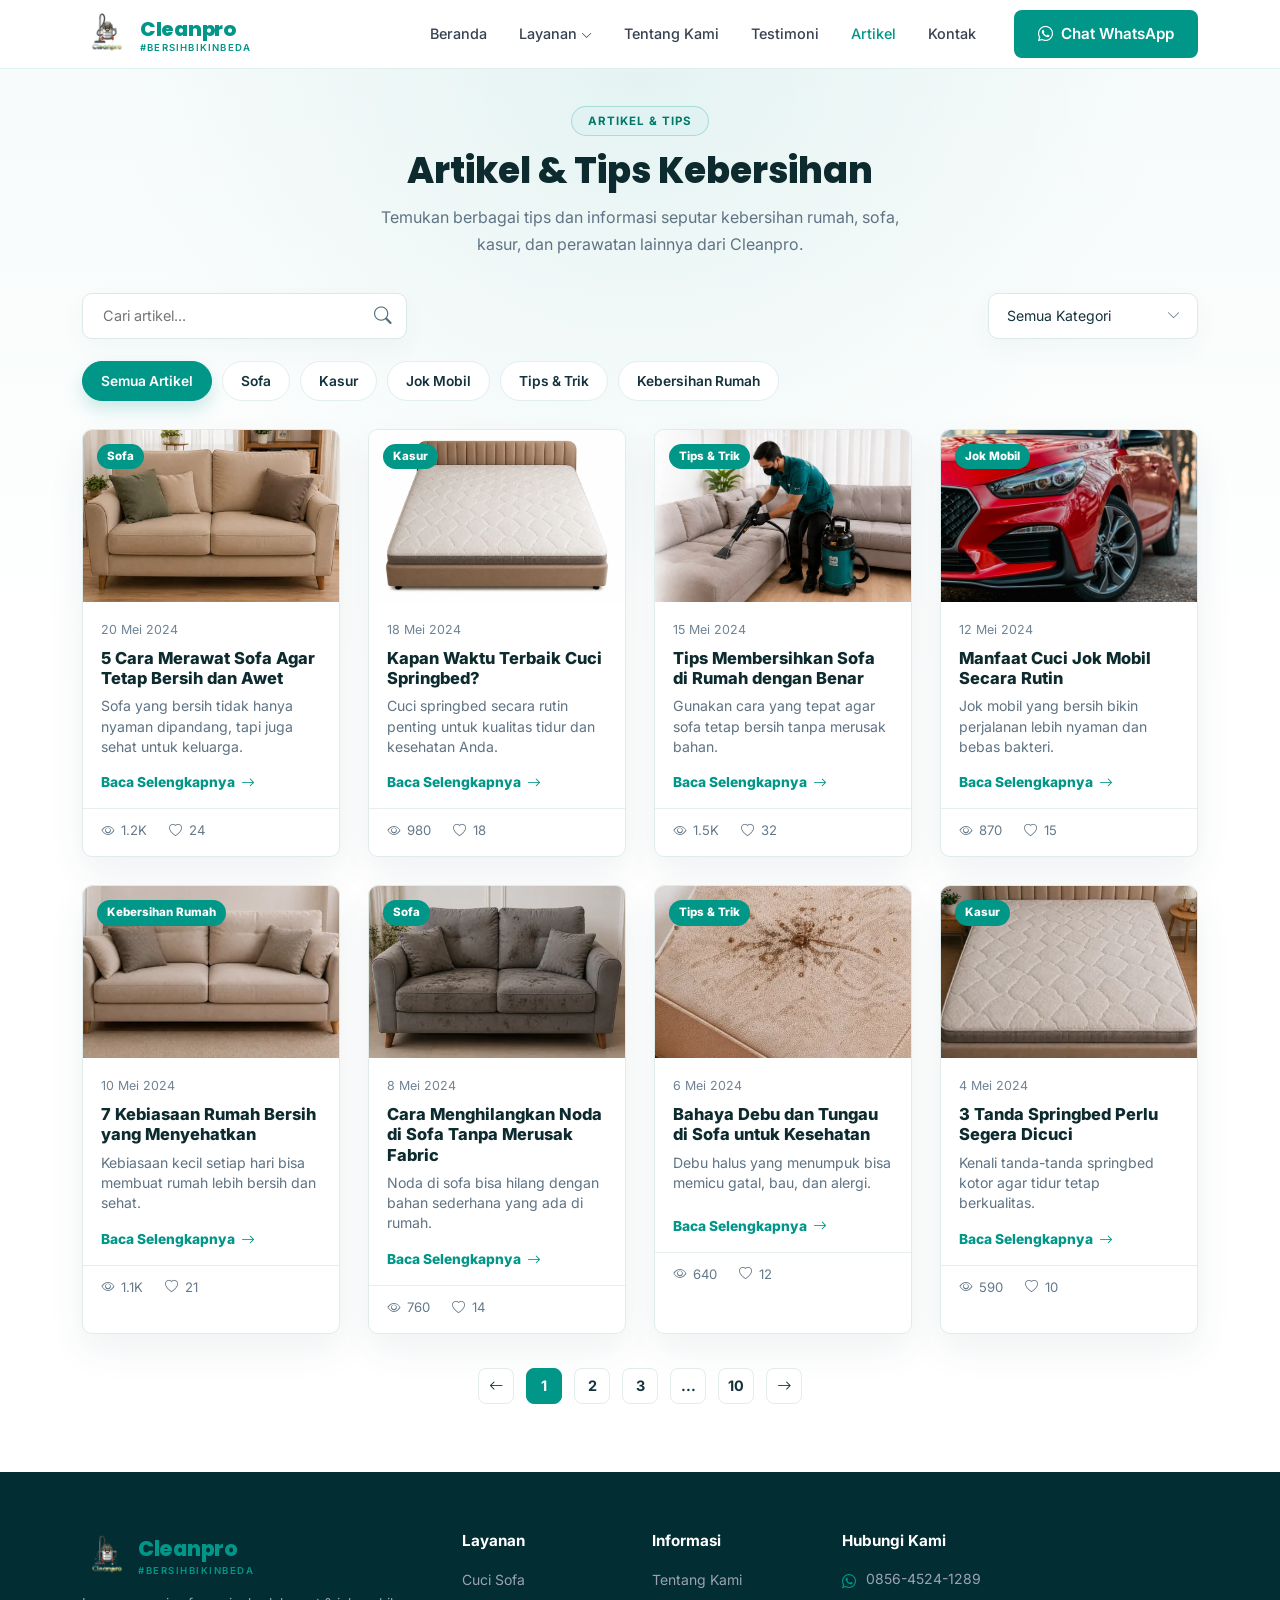
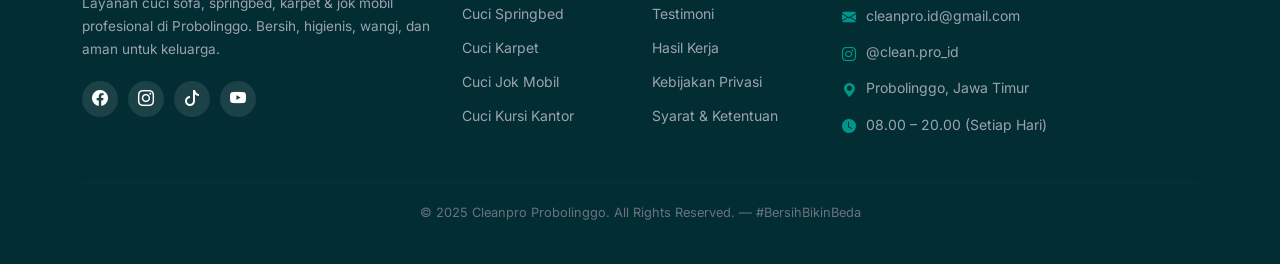
==== artikel/index.html @ 0db19641 "add article and details" ====
<!doctype html>
<html lang="id">
  <head>
    <meta charset="UTF-8" />
    <meta name="viewport" content="width=device-width, initial-scale=1.0" />
    <meta
      name="description"
      content="Artikel dan tips kebersihan dari Cleanpro Probolinggo seputar perawatan sofa, kasur, jok mobil, dan rumah."
    />
    <meta
      name="keywords"
      content="artikel cleanpro, tips cuci sofa, tips cuci springbed, perawatan sofa, kebersihan rumah probolinggo"
    />
    <meta name="robots" content="index, follow" />
    <link
      rel="canonical"
      href="https://cucisofaprobolinggo.vercel.app/artikel/"
    />
    <meta name="author" content="Cleanpro" />
    <title>Artikel &amp; Tips Kebersihan - Cleanpro Probolinggo</title>

    <meta property="og:type" content="website" />
    <meta
      property="og:url"
      content="https://cucisofaprobolinggo.vercel.app/artikel/"
    />
    <meta
      property="og:title"
      content="Artikel &amp; Tips Kebersihan - Cleanpro Probolinggo"
    />
    <meta
      property="og:description"
      content="Temukan berbagai tips dan informasi seputar kebersihan rumah, sofa, kasur, dan perawatan lainnya dari Cleanpro."
    />
    <meta
      property="og:image"
      content="https://cucisofaprobolinggo.vercel.app/assets/images/sofa-kain-bersih.webp"
    />

    <link
      rel="shortcut icon"
      href="../assets/images/logo-ig.webp"
      type="image/x-icon"
    />
    <link rel="preconnect" href="https://fonts.googleapis.com" />
    <link rel="preconnect" href="https://fonts.gstatic.com" crossorigin />
    <link
      href="https://fonts.googleapis.com/css2?family=Inter:wght@400;500;600;700;800&family=Poppins:wght@700;800;900&display=swap"
      rel="stylesheet"
      media="print"
      onload="this.media = 'all'"
    />
    <link rel="stylesheet" href="../assets/bootstrap/css/bootstrap.min.css" />
    <link
      rel="stylesheet"
      href="../assets/bootstrap-icons-1.13.1/bootstrap-icons.min.css"
      media="print"
      onload="this.media = 'all'"
    />
    <link rel="stylesheet" href="../assets/css/style.css" />
  </head>

  <body class="article-page">
    <nav class="site-navbar" aria-label="Main navigation">
      <div class="container">
        <div class="navbar-inner">
          <a href="../index.html" class="brand">
            <div class="brand-logo-box" style="width: 48px; height: 48px">
              <img
                loading="eager"
                fetchpriority="high"
                src="../assets/images/logo-ig.webp"
                width="48"
                height="48"
                alt="Cleanpro Logo"
              />
            </div>
            <div>
              <div class="brand-text-main">Cleanpro</div>
              <div class="brand-text-sub">#BersihBikinBeda</div>
            </div>
          </a>

          <ul class="nav-menu">
            <li><a href="../index.html">Beranda</a></li>
            <li class="dropdown-parent">
              <a href="../index.html#layanan"
                >Layanan
                <i class="bi bi-chevron-down" style="font-size: 0.7rem"></i
              ></a>
              <ul class="dropdown-menu-custom list-unstyled">
                <li><a href="../index.html#layanan">Cuci Sofa</a></li>
                <li><a href="../index.html#layanan">Cuci Springbed</a></li>
                <li><a href="../index.html#layanan">Cuci Karpet</a></li>
                <li><a href="../index.html#layanan">Cuci Jok Mobil</a></li>
              </ul>
            </li>
            <li><a href="../index.html#mengapa-kami">Tentang Kami</a></li>
            <li><a href="../index.html#testimoni">Testimoni</a></li>

            <li><a href="index.html" class="active">Artikel</a></li>
            <li><a href="../index.html#kontak">Kontak</a></li>
          </ul>

          <a
            href="https://wa.me/6285645241289"
            class="btn-teal d-none d-lg-inline-flex"
          >
            <i class="bi bi-whatsapp"></i> Chat WhatsApp
          </a>
          <button
            class="hamburger"
            id="hamburgerBtn"
            aria-label="Toggle navigation menu"
          >
            <i class="bi bi-list"></i>
          </button>
        </div>
      </div>
    </nav>

    <main>
      <section class="article-list-hero">
        <div class="container">
          <div class="article-list-heading">
            <span class="section-eyebrow">Artikel &amp; Tips</span>
            <h1>Artikel &amp; Tips Kebersihan</h1>
            <p>
              Temukan berbagai tips dan informasi seputar kebersihan rumah,
              sofa, kasur, dan perawatan lainnya dari Cleanpro.
            </p>
          </div>

          <div class="article-tools">
            <label class="article-search" for="articleSearch">
              <i class="bi bi-search"></i>
              <input
                id="articleSearch"
                type="search"
                placeholder="Cari artikel..."
              />
            </label>
            <label class="article-select" for="articleCategory">
              <select id="articleCategory" aria-label="Pilih kategori artikel">
                <option>Semua Kategori</option>
                <option>Sofa</option>
                <option>Kasur</option>
                <option>Jok Mobil</option>
                <option>Tips &amp; Trik</option>
              </select>
              <i class="bi bi-chevron-down"></i>
            </label>
          </div>

          <div class="article-chips" aria-label="Filter kategori artikel">
            <a href="#" class="active">Semua Artikel</a>
            <a href="#">Sofa</a>
            <a href="#">Kasur</a>
            <a href="#">Jok Mobil</a>
            <a href="#">Tips &amp; Trik</a>
            <a href="#">Kebersihan Rumah</a>
          </div>

          <div class="article-card-grid">
            <article class="article-card">
              <a href="artikel-1.html" class="article-card-img">
                <img
                  src="../assets/images/sofa-kain-bersih.webp"
                  alt="Sofa ruang tamu bersih setelah dirawat"
                />
                <span>Sofa</span>
              </a>
              <div class="article-card-body">
                <time datetime="2024-05-20">20 Mei 2024</time>
                <h2>
                  <a href="artikel-1.html"
                    >5 Cara Merawat Sofa Agar Tetap Bersih dan Awet</a
                  >
                </h2>
                <p>
                  Sofa yang bersih tidak hanya nyaman dipandang, tapi juga sehat
                  untuk keluarga.
                </p>
                <a href="artikel-1.html" class="article-read"
                  >Baca Selengkapnya <i class="bi bi-arrow-right"></i
                ></a>
              </div>
              <div class="article-card-meta">
                <span><i class="bi bi-eye"></i> 1.2K</span>
                <span><i class="bi bi-heart"></i> 24</span>
              </div>
            </article>

            <article class="article-card">
              <a href="artikel-1.html" class="article-card-img">
                <img
                  src="../assets/images/kasur.webp"
                  alt="Kasur springbed bersih"
                />
                <span>Kasur</span>
              </a>
              <div class="article-card-body">
                <time datetime="2024-05-18">18 Mei 2024</time>
                <h2>
                  <a href="artikel-1.html"
                    >Kapan Waktu Terbaik Cuci Springbed?</a
                  >
                </h2>
                <p>
                  Cuci springbed secara rutin penting untuk kualitas tidur dan
                  kesehatan Anda.
                </p>
                <a href="artikel-1.html" class="article-read"
                  >Baca Selengkapnya <i class="bi bi-arrow-right"></i
                ></a>
              </div>
              <div class="article-card-meta">
                <span><i class="bi bi-eye"></i> 980</span>
                <span><i class="bi bi-heart"></i> 18</span>
              </div>
            </article>

            <article class="article-card">
              <a href="artikel-1.html" class="article-card-img">
                <img
                  src="../assets/images/hero-section-mobile.webp"
                  alt="Teknisi membersihkan sofa dengan mesin extractor"
                />
                <span>Tips &amp; Trik</span>
              </a>
              <div class="article-card-body">
                <time datetime="2024-05-15">15 Mei 2024</time>
                <h2>
                  <a href="artikel-1.html"
                    >Tips Membersihkan Sofa di Rumah dengan Benar</a
                  >
                </h2>
                <p>
                  Gunakan cara yang tepat agar sofa tetap bersih tanpa merusak
                  bahan.
                </p>
                <a href="artikel-1.html" class="article-read"
                  >Baca Selengkapnya <i class="bi bi-arrow-right"></i
                ></a>
              </div>
              <div class="article-card-meta">
                <span><i class="bi bi-eye"></i> 1.5K</span>
                <span><i class="bi bi-heart"></i> 32</span>
              </div>
            </article>

            <article class="article-card">
              <a href="artikel-1.html" class="article-card-img">
                <img
                  src="../assets/images/jok-mobil-2.jpg"
                  alt="Interior jok mobil bersih"
                />
                <span>Jok Mobil</span>
              </a>
              <div class="article-card-body">
                <time datetime="2024-05-12">12 Mei 2024</time>
                <h2>
                  <a href="artikel-1.html"
                    >Manfaat Cuci Jok Mobil Secara Rutin</a
                  >
                </h2>
                <p>
                  Jok mobil yang bersih bikin perjalanan lebih nyaman dan bebas
                  bakteri.
                </p>
                <a href="artikel-1.html" class="article-read"
                  >Baca Selengkapnya <i class="bi bi-arrow-right"></i
                ></a>
              </div>
              <div class="article-card-meta">
                <span><i class="bi bi-eye"></i> 870</span>
                <span><i class="bi bi-heart"></i> 15</span>
              </div>
            </article>

            <article class="article-card">
              <a href="artikel-1.html" class="article-card-img">
                <img
                  src="../assets/images/sofa-minimalis-bersih.webp"
                  alt="Ruang tamu bersih dengan sofa minimalis"
                />
                <span>Kebersihan Rumah</span>
              </a>
              <div class="article-card-body">
                <time datetime="2024-05-10">10 Mei 2024</time>
                <h2>
                  <a href="artikel-1.html"
                    >7 Kebiasaan Rumah Bersih yang Menyehatkan</a
                  >
                </h2>
                <p>
                  Kebiasaan kecil setiap hari bisa membuat rumah lebih bersih
                  dan sehat.
                </p>
                <a href="artikel-1.html" class="article-read"
                  >Baca Selengkapnya <i class="bi bi-arrow-right"></i
                ></a>
              </div>
              <div class="article-card-meta">
                <span><i class="bi bi-eye"></i> 1.1K</span>
                <span><i class="bi bi-heart"></i> 21</span>
              </div>
            </article>

            <article class="article-card">
              <a href="artikel-1.html" class="article-card-img">
                <img
                  src="../assets/images/sofa-kotor.webp"
                  alt="Noda tumpahan pada sofa"
                />
                <span>Sofa</span>
              </a>
              <div class="article-card-body">
                <time datetime="2024-05-08">8 Mei 2024</time>
                <h2>
                  <a href="artikel-1.html"
                    >Cara Menghilangkan Noda di Sofa Tanpa Merusak Fabric</a
                  >
                </h2>
                <p>
                  Noda di sofa bisa hilang dengan bahan sederhana yang ada di
                  rumah.
                </p>
                <a href="artikel-1.html" class="article-read"
                  >Baca Selengkapnya <i class="bi bi-arrow-right"></i
                ></a>
              </div>
              <div class="article-card-meta">
                <span><i class="bi bi-eye"></i> 760</span>
                <span><i class="bi bi-heart"></i> 14</span>
              </div>
            </article>

            <article class="article-card">
              <a href="artikel-1.html" class="article-card-img">
                <img
                  src="../assets/images/card-1.webp"
                  alt="Noda debu dan tungau pada permukaan sofa"
                />
                <span>Tips &amp; Trik</span>
              </a>
              <div class="article-card-body">
                <time datetime="2024-05-06">6 Mei 2024</time>
                <h2>
                  <a href="artikel-1.html"
                    >Bahaya Debu dan Tungau di Sofa untuk Kesehatan</a
                  >
                </h2>
                <p>
                  Debu halus yang menumpuk bisa memicu gatal, bau, dan alergi.
                </p>
                <a href="artikel-1.html" class="article-read"
                  >Baca Selengkapnya <i class="bi bi-arrow-right"></i
                ></a>
              </div>
              <div class="article-card-meta">
                <span><i class="bi bi-eye"></i> 640</span>
                <span><i class="bi bi-heart"></i> 12</span>
              </div>
            </article>

            <article class="article-card">
              <a href="artikel-1.html" class="article-card-img">
                <img
                  src="../assets/images/springbed-bersih.webp"
                  alt="Springbed sedang dibersihkan"
                />
                <span>Kasur</span>
              </a>
              <div class="article-card-body">
                <time datetime="2024-05-04">4 Mei 2024</time>
                <h2>
                  <a href="artikel-1.html"
                    >3 Tanda Springbed Perlu Segera Dicuci</a
                  >
                </h2>
                <p>
                  Kenali tanda-tanda springbed kotor agar tidur tetap
                  berkualitas.
                </p>
                <a href="artikel-1.html" class="article-read"
                  >Baca Selengkapnya <i class="bi bi-arrow-right"></i
                ></a>
              </div>
              <div class="article-card-meta">
                <span><i class="bi bi-eye"></i> 590</span>
                <span><i class="bi bi-heart"></i> 10</span>
              </div>
            </article>
          </div>

          <nav class="article-pagination" aria-label="Navigasi halaman artikel">
            <a href="#" aria-label="Halaman sebelumnya"
              ><i class="bi bi-arrow-left"></i
            ></a>
            <a href="#" class="active">1</a>
            <a href="#">2</a>
            <a href="#">3</a>
            <span>...</span>
            <a href="#">10</a>
            <a href="#" aria-label="Halaman berikutnya"
              ><i class="bi bi-arrow-right"></i
            ></a>
          </nav>
        </div>
      </section>
    </main>

    <footer class="site-footer" id="kontak">
      <div class="container">
        <div class="row g-4">
          <div class="col-lg-4 col-md-6">
            <div class="d-flex align-items-center gap-2 mb-2">
              <div class="brand-logo-box" style="width: 48px; height: 48px">
                <img
                  loading="lazy"
                  src="../assets/images/logo-ig.webp"
                  width="48"
                  height="48"
                  alt="Cleanpro Logo"
                />
              </div>
              <div>
                <div
                  class="brand-text-main"
                  style="
                    font-family: &quot;Poppins&quot;, sans-serif;
                    font-size: 1.3rem;
                    color: #009688;
                  "
                >
                  Cleanpro
                </div>
                <div
                  style="
                    color: #009688;
                    font-size: 0.6rem;
                    letter-spacing: 1.5px;
                    font-weight: 600;
                  "
                >
                  #BERSIHBIKINBEDA
                </div>
              </div>
            </div>
            <p class="footer-brand-text">
              Layanan cuci sofa, springbed, karpet &amp; jok mobil profesional
              di Probolinggo. Bersih, higienis, wangi, dan aman untuk keluarga.
            </p>
            <div class="footer-socials">
              <a href="#" class="social-btn" aria-label="Facebook"
                ><i class="bi bi-facebook"></i
              ></a>
              <a
                href="https://www.instagram.com/clean.pro_id"
                target="_blank"
                class="social-btn"
                aria-label="Instagram"
                ><i class="bi bi-instagram"></i
              ></a>
              <a href="#" class="social-btn" aria-label="TikTok"
                ><i class="bi bi-tiktok"></i
              ></a>
              <a href="#" class="social-btn" aria-label="YouTube"
                ><i class="bi bi-youtube"></i
              ></a>
            </div>
          </div>

          <div class="col-lg-2 col-md-6">
            <h5>Layanan</h5>
            <ul class="footer-links">
              <li><a href="../index.html#layanan">Cuci Sofa</a></li>
              <li><a href="../index.html#layanan">Cuci Springbed</a></li>
              <li><a href="../index.html#layanan">Cuci Karpet</a></li>
              <li><a href="../index.html#layanan">Cuci Jok Mobil</a></li>
              <li><a href="../index.html#layanan">Cuci Kursi Kantor</a></li>
            </ul>
          </div>

          <div class="col-lg-2 col-md-6">
            <h5>Informasi</h5>
            <ul class="footer-links">
              <li><a href="../index.html#mengapa-kami">Tentang Kami</a></li>
              <li><a href="../index.html#testimoni">Testimoni</a></li>
              <li><a href="../index.html#hasil">Hasil Kerja</a></li>
              <li><a href="#">Kebijakan Privasi</a></li>
              <li><a href="#">Syarat &amp; Ketentuan</a></li>
            </ul>
          </div>

          <div class="col-lg-4 col-md-6">
            <h5>Hubungi Kami</h5>
            <ul class="footer-links footer-contact list-unstyled">
              <li>
                <i class="bi bi-whatsapp"></i>
                <a href="https://wa.me/6285645241289" style="color: #9ca3af"
                  >0856-4524-1289</a
                >
              </li>
              <li><i class="bi bi-envelope-fill"></i> cleanpro.id@gmail.com</li>
              <li><i class="bi bi-instagram"></i> @clean.pro_id</li>
              <li>
                <i class="bi bi-geo-alt-fill"></i> Probolinggo, Jawa Timur
              </li>
              <li>
                <i class="bi bi-clock-fill"></i> 08.00 &ndash; 20.00 (Setiap
                Hari)
              </li>
            </ul>
          </div>
        </div>

        <hr class="footer-divider" />
        <p class="footer-copy">
          &copy; 2025 Cleanpro Probolinggo. All Rights Reserved. &mdash;
          #BersihBikinBeda
        </p>
      </div>
    </footer>

    <script src="../assets/bootstrap/js/bootstrap.bundle.min.js" defer></script>
    <script src="../assets/js/main.js" defer></script>
  </body>
</html>
---- assets/css/style.css ----
/* Google Fonts loaded via <link> in HTML head for performance */

/* ==============================
   ROOT VARIABLES — Cleanpro Brand
   ============================== */
:root {
  --teal: #009688;
  /* Material Teal 500 — blend hijau + cyan */
  --teal-dark: #00796b;
  /* Material Teal 700 — hover/dark */
  --teal-deeper: #004d40;
  /* Material Teal 900 — footer */
  --teal-light: #e0f2f1;
  /* Material Teal 50 — light bg */
  --teal-xlight: #f5fffe;
  /* Extra light teal */
  --accent-yellow: #fdd835;
  /* Kuning dari logo Cleanpro */
  --text-dark: #0d2b2e;
  --text-body: #374151;
  --text-muted: #6b7280;
  --border-color: #e0f0ef;
  --bg-gray: #f4faf9;
  --white: #ffffff;
}

/* ==============================
   BASE
   ============================== */
*,
*::before,
*::after {
  box-sizing: border-box;
}

html {
  scroll-behavior: smooth;
}

body {
  font-family: "Inter", sans-serif;
  color: var(--text-body);
  background: var(--white);
  font-size: 15px;
  line-height: 1.6;
  /* offset for fixed navbar */
  padding-top: 68px;
}

img {
  max-width: 100%;
}

a {
  text-decoration: none;
}

/* ==============================
   UTILITY
   ============================== */
.text-teal {
  color: var(--teal) !important;
}

.bg-teal {
  background-color: var(--teal) !important;
}

.fw-800 {
  font-weight: 800;
}

/* ==============================
   BUTTONS
   ============================== */
.btn-teal {
  display: inline-flex;
  align-items: center;
  gap: 8px;
  background-color: var(--teal);
  color: #fff;
  font-weight: 600;
  font-size: 0.95rem;
  padding: 12px 24px;
  border-radius: 8px;
  border: none;
  cursor: pointer;
  transition:
    background 0.25s,
    transform 0.2s;
  white-space: nowrap;
}

.btn-teal:hover {
  background-color: var(--teal-dark);
  color: #fff;
  transform: translateY(-1px);
}

.btn-teal-outline {
  display: inline-flex;
  align-items: center;
  gap: 8px;
  background: transparent;
  color: var(--teal);
  font-weight: 600;
  font-size: 0.9rem;
  padding: 10px 20px;
  border-radius: 8px;
  border: 2px solid var(--teal);
  cursor: pointer;
  transition: all 0.25s;
  white-space: nowrap;
}

.btn-teal-outline:hover {
  background: var(--teal);
  color: #fff;
}

.btn-white {
  display: inline-flex;
  align-items: center;
  gap: 8px;
  background: #fff;
  color: var(--teal);
  font-weight: 600;
  font-size: 0.95rem;
  padding: 12px 28px;
  border-radius: 8px;
  border: none;
  cursor: pointer;
  transition: all 0.25s;
  white-space: nowrap;
}

.btn-white:hover {
  background: #f0faf9;
  color: var(--teal-dark);
}

/* ==============================
   NAVBAR
   ============================== */
.site-navbar {
  background: #fff;
  border-bottom: 1px solid var(--border-color);
  position: fixed;
  top: 0;
  left: 0;
  right: 0;
  z-index: 1000;
  padding: 0;
  /* Smooth autohide transition */
  transform: translateY(0);
  transition:
    transform 0.35s cubic-bezier(0.4, 0, 0.2, 1),
    box-shadow 0.35s ease;
  will-change: transform;
}

/* Scrolled state — adds shadow */
.site-navbar.scrolled {
  box-shadow: 0 2px 20px rgba(0, 0, 0, 0.08);
}

/* Hidden state — slides navbar above viewport */
.site-navbar.nav-hidden {
  transform: translateY(-100%);
}

.navbar-inner {
  display: flex;
  align-items: center;
  justify-content: space-between;
  height: 68px;
  gap: 24px;
}

.brand {
  display: flex;
  align-items: center;
  gap: 10px;
  text-decoration: none;
}

.brand-logo-box {
  width: 42px;
  height: 42px;
  background: var(--teal);
  border-radius: 10px;
  display: flex;
  align-items: center;
  justify-content: center;
  color: #fff;
  font-size: 1.3rem;
  flex-shrink: 0;
}

.brand-text-main {
  font-weight: 800;
  font-size: 1.1rem;
  color: var(--text-dark);
  line-height: 1.4;
  letter-spacing: -0.3px;
}

.brand-text-sub {
  font-size: 0.65rem;
  font-weight: 600;
  letter-spacing: 1.5px;
  text-transform: uppercase;
  color: var(--teal);
  line-height: 1;
}

.nav-menu {
  display: flex;
  list-style: none;
  margin: 0;
  padding: 0;
  gap: 4px;
  flex: 1;
  justify-content: flex-end;
}

.nav-menu a {
  display: block;
  padding: 8px 14px;
  color: var(--text-body);
  font-weight: 500;
  font-size: 0.9rem;
  border-radius: 6px;
  transition: all 0.2s;
}

.nav-menu a:hover,
.nav-menu a.active {
  color: var(--teal);
  background: transparent;
}

.dropdown-parent {
  position: relative;
}

.dropdown-parent:hover .dropdown-menu-custom {
  display: block;
}

.dropdown-menu-custom {
  display: none;
  position: absolute;
  top: calc(100% + 4px);
  left: 0;
  background: #fff;
  border: 1px solid var(--border-color);
  border-radius: 10px;
  padding: 8px;
  min-width: 180px;
  box-shadow: 0 10px 30px rgba(0, 0, 0, 0.1);
  z-index: 100;
}

.dropdown-menu-custom a {
  border-radius: 6px;
  color: var(--text-body);
  font-size: 0.875rem;
}

.dropdown-menu-custom a:hover {
  background: var(--teal-xlight);
  color: var(--teal);
}

/* Hamburger (mobile) */
.hamburger {
  display: none;
  background: none;
  border: none;
  font-size: 1.5rem;
  cursor: pointer;
  color: var(--text-dark);
}

/* ==============================
   HERO SECTION
   ============================== */
.hero-section {
  padding: 0;
  background: #fff;
  overflow: hidden;
}

.hero-inner {
  display: flex;
  align-items: stretch;
  min-height: 520px;
}

/* Left column — plain white bg */
.hero-text-col {
  flex: 0 0 50%;
  background: #ffffff;
  display: flex;
  align-items: center;
  padding: 50px 0;
}

.hero-text-content {
  padding: 0 60px 0 max(28px, calc((100vw - 1200px) / 2 + 16px));
  max-width: 640px;
  width: 100%;
  /* Desktop: flex column agar order bisa dikontrol */
  display: flex;
  flex-direction: column;
}

/* Desktop order — normal */
.hero-top {
  order: 1;
  margin-bottom: 20px;
}

.hero-cta {
  order: 3;
}

.hero-features {
  order: 2;
  margin-bottom: 24px;
}

.hero-badge {
  display: inline-block;
  border: 1.5px solid var(--teal);
  color: var(--teal);
  font-size: 0.72rem;
  font-weight: 600;
  letter-spacing: 0.5px;
  text-transform: uppercase;
  padding: 5px 14px;
  border-radius: 50px;
  margin-bottom: 18px;
  background: #ffffff;
}

.hero-title {
  font-size: 2.5rem;
  font-weight: 800;
  line-height: 1.18;
  color: var(--text-dark);
  margin-bottom: 12px;
  letter-spacing: -0.5px;
}

.hero-subtitle {
  font-size: 1.05rem;
  font-weight: 600;
  color: var(--teal);
  margin-bottom: 12px;
}

.hero-desc {
  color: var(--text-muted);
  font-size: 0.93rem;
  line-height: 1.7;
  margin-bottom: 0;
  max-width: 440px;
}

/* Feature chips — stacked icon layout, desktop */
.hero-features {
  display: flex;
  flex-wrap: wrap;
  gap: 10px;
}

.feature-chip {
  display: flex;
  flex-direction: column;
  align-items: center;
  gap: 5px;
  background: #ffffff;
  /* border: 1px solid #e5e7eb; */
  border-radius: 10px;
  padding: 10px 12px;
  font-size: 0.73rem;
  font-weight: 500;
  color: var(--text-dark);
  text-align: center;
  min-width: 70px;
  flex: 1;
}

.feature-chip i {
  color: var(--teal);
  font-size: 1.2rem;
}

.feature-chip span {
  line-height: 1.3;
}

/* CTA block */
.hero-cta {
  display: flex;
  flex-direction: column;
  align-items: flex-start;
}

.hero-cta .btn-teal {
  font-size: 1rem;
  padding: 14px 28px;
}

.hero-cta .cta-note {
  font-size: 0.8rem;
  color: var(--text-muted);
  margin-top: 10px;
  margin-bottom: 0;
}

.hero-cta .cta-note i {
  color: var(--teal);
  margin-right: 4px;
}

/* Price Slide Label Update */
.price-slide-label {
  display: inline-block;
  background: var(--teal);
  color: #fff;
  padding: 4px 12px;
  border-radius: 20px;
  font-size: 0.75rem;
  font-weight: 700;
  text-transform: uppercase;
}

/* Right column — image */
.hero-img-col {
  flex: 0 0 50%;
  position: relative;
  overflow: hidden;
}

/* Overlay gradient putih di tepi kiri gambar — melebur natural ke background */
.hero-img-col::before {
  content: "";
  position: absolute;
  top: 0;
  left: 0;
  width: 120px;
  height: 100%;
  background: linear-gradient(
    to right,
    #ffffff 0%,
    rgba(255, 255, 255, 0.6) 50%,
    transparent 100%
  );
  z-index: 2;
  pointer-events: none;
}

.hero-img-wrapper {
  position: relative;
  width: 100%;
  height: 100%;
  min-height: 480px;
}

.hero-img-wrapper picture {
  display: block;
  width: 100%;
  height: 100%;
}

.hero-img-wrapper img {
  width: 100%;
  height: 100%;
  object-fit: cover;
  object-position: 60%;
  display: block;
}

.badge-float {
  position: absolute;
  top: 28px;
  right: 28px;
  width: 96px;
  height: 96px;
  background: var(--teal);
  border-radius: 50%;
  display: flex;
  flex-direction: column;
  align-items: center;
  justify-content: center;
  color: #fff;
  text-align: center;
  box-shadow: 0 6px 24px rgba(0, 150, 136, 0.4);
}

.badge-float .pct {
  font-size: 1.4rem;
  font-weight: 800;
  line-height: 1;
}

.badge-float .lbl {
  font-size: 0.58rem;
  font-weight: 500;
  line-height: 1.35;
}

/* ==============================
   RESPONSIVE HERO — TABLET (≤991px)
   ============================== */
@media (max-width: 991.98px) {
  .hero-inner {
    flex-direction: column;
    min-height: auto;
  }

  /* Hapus pseudo seam di mobile */
  .hero-text-col::after {
    display: none;
  }

  .hero-text-col,
  .hero-img-col {
    flex: none;
    width: 100%;
  }

  .hero-text-col {
    padding: 0;
    background: #ffffff;
  }

  .hero-text-content {
    padding: 44px 24px 36px;
    max-width: 100%;
  }

  .hero-title {
    font-size: 2rem;
  }

  /* Mobile: reorder — top, CTA, chips, lalu image di bawah */
  .hero-top {
    order: 1;
  }

  .hero-cta {
    order: 2;
  }

  .hero-features {
    order: 3;
    margin-bottom: 0;
  }

  /* CTA full-width di mobile */
  .hero-cta {
    align-items: stretch;
    margin-bottom: 28px;
  }

  .hero-cta .btn-teal {
    display: flex;
    justify-content: center;
    width: 100%;
    font-size: 1rem;
    padding: 15px 20px;
    border-radius: 10px;
  }

  .hero-cta .cta-note {
    text-align: center;
  }

  /* Feature chips di mobile: 4 sejajar tanpa card/border, hanya ikon+teks */
  .hero-features {
    display: grid;
    grid-template-columns: repeat(4, 1fr);
    gap: 0;
    margin-bottom: 0;
  }

  .feature-chip {
    background: transparent;
    border: none;
    border-radius: 0;
    backdrop-filter: none;
    padding: 10px 6px;
    font-size: 0.72rem;
    min-width: 0;
    flex: unset;
    gap: 6px;
  }

  /* Gambar di mobile — full-width, tinggi natural, tanpa shadow & overlay */
  .hero-img-col {
    order: 10;
    box-shadow: none;
  }

  /* Sembunyikan overlay gradient di mobile */
  .hero-img-col::before {
    display: none;
  }

  .hero-img-wrapper {
    min-height: auto;
    height: auto;
  }

  .hero-img-wrapper picture,
  .hero-img-wrapper img {
    height: auto;
    width: 100%;
  }

  .hero-img-wrapper img {
    object-fit: unset;
    max-height: none;
    scale: 1.2;
  }

  /* Sembunyikan badge float di mobile */
  .badge-float {
    display: none;
  }
}

/* ==============================
   RESPONSIVE HERO — MOBILE (≤575px)
   ============================== */
@media (max-width: 575.98px) {
  .hero-text-content {
    padding: 36px 20px 28px;
  }

  .hero-title {
    font-size: 1.85rem;
    letter-spacing: -0.3px;
  }

  .hero-subtitle {
    font-size: 1rem;
  }

  .feature-chip {
    font-size: 0.68rem;
    padding: 8px 4px;
  }

  .feature-chip i {
    font-size: 1.1rem;
  }
}

/* ==============================
   SECTION BASE
   ============================== */
.section-pad {
  padding: 70px 0;
}

.section-pad-sm {
  padding: 50px 0;
}

.section-header {
  text-align: center;
  margin-bottom: 48px;
}

.section-title {
  font-size: 1.9rem;
  font-weight: 800;
  color: var(--text-dark);
  margin-bottom: 10px;
  letter-spacing: -0.3px;
}

.section-desc {
  color: var(--text-muted);
  font-size: 0.95rem;
  max-width: 520px;
  margin: 0 auto;
}

/* ==============================
   PROBLEMS SECTION
   ============================== */
.problems-section {
  background: var(--bg-gray);
}

/* Eyebrow label */
.section-eyebrow {
  display: inline-block;
  background: var(--teal-light);
  color: var(--teal);
  font-size: 0.72rem;
  font-weight: 700;
  letter-spacing: 1px;
  text-transform: uppercase;
  padding: 5px 16px;
  border-radius: 50px;
  margin-bottom: 14px;
}

.problem-card-new {
  background: #ffffff;
  border: 1px solid var(--border-color);
  border-radius: 12px;
  overflow: hidden;
  height: 100%;
  display: flex;
  flex-direction: column;
  transition:
    transform 0.25s,
    box-shadow 0.25s;
}

.problem-card-new:hover {
  transform: translateY(-5px);
  box-shadow: 0 10px 25px rgba(26, 122, 110, 0.08);
}

.problem-img-wrap {
  width: 100%;
}

.problem-img-wrap img {
  width: 100%;
  aspect-ratio: 4/3;
  object-fit: cover;
  display: block;
}

.problem-text-box {
  padding: 16px 12px;
  display: flex;
  align-items: center;
  justify-content: center;
  text-align: center;
  flex: 1;
}

.problem-text-box h6 {
  margin: 0;
  font-size: 0.85rem;
  font-weight: 600;
  color: var(--text-dark);
  line-height: 1.4;
}

/* Why-Us card */
.whyus-card {
  background: var(--teal);
  border-radius: 20px;
  padding: 28px 24px;
  color: #fff;
  height: 100%;
  box-shadow: 0 16px 40px rgba(0, 150, 136, 0.25);
}

/* Stats bar */
.whyus-stats {
  display: flex;
  gap: 12px;
  margin-bottom: 22px;
}

.whyus-stat {
  flex: 1;
  background: rgba(255, 255, 255, 0.12);
  border-radius: 12px;
  padding: 12px 10px;
  text-align: center;
}

.stat-num {
  display: block;
  font-size: 1.5rem;
  font-weight: 800;
  color: #fff;
  line-height: 1;
  margin-bottom: 4px;
}

.stat-lbl {
  font-size: 0.68rem;
  color: rgba(255, 255, 255, 0.75);
  font-weight: 500;
}

.whyus-card h4 {
  font-size: 1.1rem;
  font-weight: 700;
  color: #fff;
  margin-bottom: 16px;
}

.whyus-list {
  list-style: none;
  margin: 0;
  padding: 0;
}

.whyus-list li {
  display: flex;
  align-items: flex-start;
  gap: 10px;
  font-size: 0.85rem;
  line-height: 1.5;
  margin-bottom: 10px;
  color: rgba(255, 255, 255, 0.9);
}

.whyus-list li i {
  margin-top: 3px;
  flex-shrink: 0;
  font-size: 0.9rem;
  color: #7de8d8;
}

.whyus-cta {
  margin-top: 20px;
  background: rgba(255, 255, 255, 0.15);
  border: 1.5px solid rgba(255, 255, 255, 0.4);
  color: #fff;
  width: 100%;
  padding: 12px 20px;
  border-radius: 10px;
  font-weight: 600;
  font-size: 0.88rem;
  cursor: pointer;
  display: flex;
  align-items: center;
  justify-content: center;
  gap: 8px;
  transition: background 0.2s;
  text-decoration: none;
}

.whyus-cta:hover {
  background: rgba(255, 255, 255, 0.25);
  color: #fff;
}

/* ==============================
   SOLUTIONS SECTION
   ============================== */
.solutions-section {
  background: #fff;
}

.solutions-grid {
  display: grid;
  grid-template-columns: repeat(5, 1fr);
  gap: 0;
  /* border: 1px solid var(--border-color); */
  border-radius: 20px;
  overflow: hidden;
  margin-top: 0;
}

.solution-item {
  text-align: center;
  padding: 36px 20px;
  /* border-right: 1px solid var(--border-color); */
  transition:
    background 0.25s,
    transform 0.25s;
  position: relative;
}

.solution-item:last-child {
  border-right: none;
}

.solution-item:hover {
  background: var(--teal-xlight);
}

.solution-item:hover .solution-icon {
  background: var(--teal);
  color: #fff;
  transform: translateY(-4px) scale(1.05);
}

.solution-icon {
  width: 68px;
  height: 68px;
  background: var(--teal-light);
  border-radius: 16px;
  display: flex;
  align-items: center;
  justify-content: center;
  margin: 0 auto 16px;
  font-size: 1.7rem;
  color: var(--teal);
  transition:
    background 0.25s,
    color 0.25s,
    transform 0.25s;
}

.solution-item h6 {
  font-size: 0.85rem;
  font-weight: 700;
  color: var(--text-dark);
  margin: 0 0 6px;
  line-height: 1.4;
}

.solution-item p {
  font-size: 0.75rem;
  color: var(--text-muted);
  margin: 0;
  line-height: 1.5;
}

@media (max-width: 991.98px) {
  .solutions-grid {
    grid-template-columns: repeat(3, 1fr);
    border-radius: 16px;
  }

  .solution-item:nth-child(3) {
    border-right: none;
  }

  .solution-item:nth-child(4),
  .solution-item:nth-child(5) {
    /* border-top: 1px solid var(--border-color); */
  }
}

@media (max-width: 575.98px) {
  .solutions-grid {
    grid-template-columns: repeat(2, 1fr);
  }

  .solution-item {
    padding: 24px 16px;
  }

  .solution-item:nth-child(2n) {
    border-right: none;
  }

  .solution-item:nth-child(3) {
    /* border-right: 1px solid var(--border-color);
    border-top: 1px solid var(--border-color); */
  }

  .solution-item:nth-child(4),
  .solution-item:nth-child(5) {
    /* border-top: 1px solid var(--border-color); */
  }

  .solution-item:nth-child(5) {
    grid-column: span 2;
    border-right: none;
  }
}

/* ==============================
   BEFORE-AFTER SECTION
   ============================== */
.results-section {
  background: var(--bg-gray);
}

.ba-card {
  border-radius: 14px;
  overflow: hidden;
  box-shadow: 0 4px 14px rgba(0, 0, 0, 0.07);
  background: #fff;
}

.ba-img-wrap {
  position: relative;
  height: 230px;
}

.ba-img-wrap img {
  width: 100%;
  height: 100%;
  object-fit: cover;
}

.ba-overlay {
  position: absolute;
  inset: 0;
  display: flex;
  align-items: flex-start;
  justify-content: space-between;
  padding: 12px;
}

.ba-tag {
  font-size: 0.72rem;
  font-weight: 700;
  padding: 4px 12px;
  border-radius: 20px;
  letter-spacing: 0.3px;
}

.ba-tag.before {
  background: #4b5563;
  color: #fff;
}

.ba-tag.after {
  background: var(--teal);
  color: #fff;
}

.ba-card-body {
  padding: 14px 16px;
  text-align: center;
}

.ba-card-body h6 {
  font-weight: 700;
  font-size: 0.9rem;
  color: var(--text-dark);
  margin: 0;
}

/* ==============================
   AREA & PRICE SECTION
   ============================== */
.areaprice-section {
  background: #fff;
}

.area-block h4,
.price-block h4 {
  font-size: 1.25rem;
  font-weight: 700;
  color: var(--text-dark);
  margin-bottom: 6px;
}

.area-block .sub,
.price-block .sub {
  font-size: 0.88rem;
  color: var(--text-muted);
  margin-bottom: 20px;
}

.area-tags {
  display: flex;
  flex-wrap: wrap;
  gap: 10px;
}

.area-tag {
  display: inline-flex;
  align-items: center;
  gap: 6px;
  border: 1.5px solid var(--border-color);
  border-radius: 50px;
  padding: 7px 16px;
  font-size: 0.82rem;
  font-weight: 500;
  color: var(--text-dark);
  background: #fff;
  transition: all 0.2s;
}

.area-tag i {
  color: var(--teal);
  font-size: 0.85rem;
}

.area-tag:hover {
  border-color: var(--teal);
  color: var(--teal);
}

/* Price card */
.price-card {
  background: #fff;
  border: none;
  border-radius: 20px;
  padding: 28px 28px 20px;
  box-shadow:
    0 8px 32px rgba(0, 150, 136, 0.1),
    0 1px 4px rgba(0, 0, 0, 0.04);
  position: relative;
  overflow: hidden;
}

/* Teal accent top bar */
.price-card::before {
  content: "";
  position: absolute;
  top: 0;
  left: 0;
  right: 0;
  height: 4px;
  background: var(--teal);
  border-radius: 20px 20px 0 0;
}

.price-from {
  font-size: 0.85rem;
  color: var(--text-muted);
  margin-bottom: 4px;
}

.price-amount {
  font-size: 2.4rem;
  font-weight: 800;
  color: var(--teal);
  line-height: 1.1;
}

.price-per {
  font-size: 0.9rem;
  color: var(--text-muted);
  margin-left: 6px;
}

.price-benefits {
  list-style: none;
  margin: 20px 0 0;
  padding: 0;
}

.price-benefits li {
  display: flex;
  align-items: center;
  gap: 10px;
  font-size: 0.88rem;
  color: var(--text-body);
  margin-bottom: 10px;
}

.price-benefits li i {
  color: var(--teal);
  font-size: 1rem;
}

/* ==============================
   TESTIMONIALS & ARTICLES SECTION
   ============================== */
.testi-art-section {
  background: var(--bg-gray);
}

.testi-card {
  background: #fff;
  border-radius: 16px;
  padding: 28px;
  border: none;
  box-shadow: 0 4px 20px rgba(0, 0, 0, 0.06);
  height: 100%;
  display: flex;
  flex-direction: column;
  justify-content: space-between;
  min-height: 180px;
}

.testi-stars {
  color: #f59e0b;
  font-size: 1rem;
  margin-bottom: 12px;
}

.testi-text {
  font-size: 0.88rem;
  color: var(--text-body);
  font-style: italic;
  line-height: 1.65;
  margin-bottom: 14px;
}

.testi-author {
  font-size: 0.85rem;
  font-weight: 700;
  color: var(--text-dark);
}

/* Articles */
.art-item {
  display: flex;
  align-items: flex-start;
  gap: 14px;
  padding: 14px 0;
  border-bottom: 1px solid var(--border-color);
}

.art-item:last-child {
  border-bottom: none;
}

.art-thumb {
  width: 76px;
  height: 60px;
  border-radius: 10px;
  object-fit: cover;
  flex-shrink: 0;
}

.art-item h6 {
  font-size: 0.875rem;
  font-weight: 600;
  color: var(--text-dark);
  margin-bottom: 6px;
  line-height: 1.4;
}

.art-item a.read-more {
  font-size: 0.78rem;
  font-weight: 600;
  color: var(--teal);
}

/* ==============================
   PRE-FOOTER CTA BANNER
   ============================== */
.cta-banner {
  background: var(--teal);
  padding: 56px 0;
  position: relative;
  overflow: hidden;
}

.cta-banner::before {
  content: "";
  position: absolute;
  top: -60px;
  right: -60px;
  width: 260px;
  height: 260px;
  border-radius: 50%;
  background: rgba(255, 255, 255, 0.06);
  pointer-events: none;
}

.cta-banner::after {
  content: "";
  position: absolute;
  bottom: -80px;
  left: -40px;
  width: 200px;
  height: 200px;
  border-radius: 50%;
  background: rgba(0, 0, 0, 0.06);
  pointer-events: none;
}

.cta-banner h3 {
  font-size: 1.8rem;
  font-weight: 800;
  color: #fff;
  margin-bottom: 8px;
  font-family: "Poppins", sans-serif;
}

.cta-banner p {
  color: rgba(255, 255, 255, 0.88);
  font-size: 1rem;
  margin: 0;
}

/* ==============================
   CLEANPRO — PRICE CAROUSEL
   ============================== */
.price-carousel-wrap {
  overflow: hidden;
  border-radius: 20px;
  position: relative;
}

.price-carousel {
  display: flex;
  transition: transform 0.45s cubic-bezier(0.4, 0, 0.2, 1);
  will-change: transform;
}

.price-slide {
  flex: 0 0 100%;
  max-width: 100%;
  box-sizing: border-box;
  /* reset margin so carousel looks flush */
  margin: 0 !important;
  border-radius: 20px;
}

.price-slide-img {
  width: 150px;
  height: 150px;
  object-fit: contain;
  flex-shrink: 0;
  border-radius: 8px;
  margin-bottom: -12px;
  margin-right: -12px;
}

@media (max-width: 575.98px) {
  .price-slide-inner {
    flex-direction: column !important;
    align-items: flex-start !important;
    gap: 20px;
  }

  .price-slide-img {
    width: calc(100% + 48px);
    /* Bleed into padding (24px each side) */
    height: 180px;
    margin: 0 -24px -24px -24px;
    border-radius: 0;
  }
}

/* Service label badge — bold teal chip */
.price-slide-label {
  display: inline-flex;
  align-items: center;
  gap: 6px;
  background: var(--teal);
  color: #fff;
  font-size: 0.78rem;
  font-weight: 700;
  padding: 5px 14px;
  border-radius: 20px;
  margin-bottom: 16px;
  letter-spacing: 0.3px;
  box-shadow: 0 2px 8px rgba(0, 150, 136, 0.3);
}

/* Dot navigation */
.price-carousel-dots {
  display: flex;
  gap: 6px;
  align-items: center;
}

.pdot {
  width: 8px;
  height: 8px;
  border-radius: 50%;
  background: var(--border-color);
  cursor: pointer;
  transition:
    background 0.3s,
    width 0.3s;
  display: inline-block;
}

.pdot.active {
  background: var(--teal);
  width: 22px;
  border-radius: 4px;
}

/* ==============================
   CLEANPRO — TESTI CAROUSEL
   ============================== */
.testi-carousel-wrap {
  overflow: hidden;
  padding: 24px 0;
  /* allows top/bottom shadow to show */
  margin: -24px 0;
  /* compensate for padding */
}

.testi-carousel {
  display: flex;
  transition: transform 0.45s cubic-bezier(0.4, 0, 0.2, 1);
  will-change: transform;
}

.testi-slide {
  flex: 0 0 100%;
  max-width: 100%;
  box-sizing: border-box;
  padding: 0 8px;
  /* Adds breathing room so cards don't look cut off */
}

/* Quote icon */
.testi-quote {
  font-size: 2rem;
  color: var(--teal-light);
  line-height: 1;
  margin-bottom: 8px;
}

.testi-quote i {
  color: var(--teal);
  opacity: 0.3;
}

/* Testi dots */
.testi-carousel-dots {
  display: flex;
  gap: 6px;
  align-items: center;
}

.tdot {
  width: 8px;
  height: 8px;
  border-radius: 50%;
  background: var(--border-color);
  cursor: pointer;
  transition:
    background 0.3s,
    width 0.3s;
  display: inline-block;
}

.tdot.active {
  background: var(--teal);
  width: 22px;
  border-radius: 4px;
}

/* ==============================
   FOOTER
   ============================== */
.site-footer {
  background: #022d33;
  color: #9ca3af;
  padding: 60px 0 24px;
}

.site-footer h5 {
  color: #fff;
  font-size: 0.95rem;
  font-weight: 700;
  margin-bottom: 18px;
}

.footer-brand-text {
  font-size: 0.85rem;
  color: #9ca3af;
  line-height: 1.7;
  margin-top: 12px;
}

.footer-links {
  list-style: none;
  margin: 0;
  padding: 0;
}

.footer-links li {
  margin-bottom: 10px;
}

.footer-links a {
  color: #9ca3af;
  font-size: 0.875rem;
  transition: color 0.2s;
}

.footer-links a:hover {
  color: #fff;
}

.footer-contact li {
  display: flex;
  align-items: flex-start;
  gap: 10px;
  font-size: 0.875rem;
  margin-bottom: 12px;
  color: #9ca3af;
}

.footer-contact li i {
  color: var(--teal);
  margin-top: 2px;
  flex-shrink: 0;
}

.footer-socials {
  display: flex;
  gap: 10px;
  margin-top: 20px;
}

.social-btn {
  width: 36px;
  height: 36px;
  border-radius: 50%;
  background: rgba(255, 255, 255, 0.1);
  color: #fff;
  display: flex;
  align-items: center;
  justify-content: center;
  font-size: 1rem;
  transition: background 0.2s;
  text-decoration: none;
}

.social-btn:hover {
  background: var(--teal);
  color: #fff;
}

.footer-divider {
  border-color: rgba(255, 255, 255, 0.1);
  margin: 32px 0 20px;
}

.footer-copy {
  font-size: 0.8rem;
  color: #6b7280;
  text-align: center;
}

/* ==============================
   RESPONSIVE
   ============================== */
@media (max-width: 991.98px) {
  .nav-menu {
    display: none;
  }

  .hamburger {
    display: block;
  }

  .hero-title {
    font-size: 2rem;
  }

  /* .hero-img-wrapper {
    height: 340px;
  } */
}

@media (max-width: 767.98px) {
  .section-pad {
    padding: 50px 0;
  }

  .hero-section {
    padding: 40px 0;
  }

  .hero-title {
    font-size: 1.75rem;
  }

  .hero-img-wrapper {
    /* height: 260px; */
    margin-top: 32px;
  }

  .section-title {
    font-size: 1.5rem;
  }

  .price-card {
    padding: 24px;
  }
}

/* ==============================
   MOBILE OVERFLOW FIX
   ============================== */
/* Prevent any horizontal overflow from leaking out */
main,
footer,
.site-navbar {
  overflow-x: clip;
}

/* Ensure all sections contain their children */
.section-pad,
.hero-section,
.cta-banner {
  overflow-x: clip;
}

@media (max-width: 575.98px) {
  /* Reduce large gaps that cause overflow */
  .d-flex.gap-5 {
    gap: 2rem !important;
  }

  /* Shrink price amount on very small screens */
  .price-amount {
    font-size: 1.8rem;
  }

  /* Shrink CTA banner text */
  .cta-banner h3 {
    font-size: 1.3rem;
  }

  .cta-banner p {
    font-size: 0.88rem;
  }

  /* Keep btn-white from being too wide */
  .btn-white {
    padding: 10px 18px;
    font-size: 0.85rem;
  }

  /* Whyus section cards smaller padding */
  .whyus-section .bg-white.p-4 {
    padding: 1rem !important;
  }

  /* Section title smaller */
  .section-title {
    font-size: 1.35rem;
  }

  /* Section desc */
  .section-desc {
    font-size: 0.85rem;
  }

  /* Reduce solutions grid padding */
  .solution-item {
    padding: 20px 10px;
  }

  .solution-icon {
    width: 52px;
    height: 52px;
    font-size: 1.3rem;
  }

  /* Area tags smaller */
  .area-tag {
    padding: 5px 10px;
    font-size: 0.75rem;
  }
}

@media (max-width: 350px) {
  .hero-badge {
    font-size: 0.62rem;
  }
}

/* ==============================
   CLEANPRO — LOGO BRAND
   ============================== */
.brand-logo-box {
  background: transparent !important;
  border-radius: 0 !important;
  overflow: visible;
}

.brand-logo-box img {
  width: 100%;
  height: 100%;
  object-fit: contain;
}

/* Brand text — solid teal, no gradient */
.brand-text-main {
  font-family: "Poppins", sans-serif;
  font-size: 1.25rem;
  color: var(--teal);
  -webkit-text-fill-color: initial;
}

.brand-text-sub {
  color: var(--teal) !important;
  font-size: 0.6rem;
  letter-spacing: 1.2px;
}

/* ==============================
   CLEANPRO — HERO ENHANCEMENTS
   ============================== */
/* Hero badge — clean teal-light bg, solid */
.hero-badge {
  background: var(--teal-light);
  border-color: var(--teal);
  color: var(--teal-dark);
  font-weight: 700;
}

.hero-title {
  font-family: "Poppins", sans-serif;
}

/* ==============================
   CLEANPRO — SECTION EYEBROW
   ============================== */
/* Eyebrow — simple solid teal-light */
.section-eyebrow {
  background: var(--teal-light);
  color: var(--teal-dark);
  border: 1px solid rgba(0, 150, 136, 0.25);
}

/* ==============================
   CLEANPRO — BEFORE/AFTER SPLIT
   ============================== */
.ba-split-wrap {
  position: relative;
  height: 220px;
  display: grid;
  grid-template-columns: 1fr 1fr;
  overflow: hidden;
}

.ba-split-wrap img {
  width: 100%;
  height: 100%;
  object-fit: cover;
  display: block;
}

.ba-split-wrap .ba-divider {
  position: absolute;
  top: 0;
  bottom: 0;
  left: 50%;
  transform: translateX(-50%);
  width: 3px;
  background: #fff;
  z-index: 3;
}

.ba-split-wrap .ba-divider::after {
  content: "↔";
  position: absolute;
  top: 50%;
  left: 50%;
  transform: translate(-50%, -50%);
  background: #fff;
  color: var(--teal);
  font-size: 0.8rem;
  width: 26px;
  height: 26px;
  border-radius: 50%;
  display: flex;
  align-items: center;
  justify-content: center;
  font-weight: 700;
  box-shadow: 0 2px 8px rgba(0, 0, 0, 0.15);
}

.ba-label {
  position: absolute;
  bottom: 10px;
  font-size: 0.65rem;
  font-weight: 700;
  padding: 3px 10px;
  border-radius: 12px;
  color: #fff;
  z-index: 4;
  letter-spacing: 0.3px;
}

.ba-label.before {
  left: 8px;
  background: rgba(75, 85, 99, 0.9);
}

.ba-label.after {
  right: 8px;
  background: var(--teal);
}

@media (max-width: 575.98px) {
  .ba-split-wrap {
    height: 160px;
  }
}

/* ==============================
   CLEANPRO — PROBLEMS CARD HOVER
   ============================== */
.problem-card-new:hover {
  transform: translateY(-6px);
  box-shadow: 0 16px 40px rgba(0, 150, 136, 0.12);
  border-color: rgba(0, 150, 136, 0.25);
}

/* ==============================
   CLEANPRO — SOLUTION HOVER
   ============================== */
/* Simple solid hover — no gradient */
.solution-item:hover {
  background: var(--teal-xlight);
}

/* ==============================
   CLEANPRO — PRICE CARD
   ============================== */
/* Clean white card, subtle teal border */
.price-card {
  border-color: rgba(0, 150, 136, 0.2);
  background: #fff;
}

/* ==============================
   CLEANPRO — TESTI CARD
   ============================== */
.testi-card {
  border-color: rgba(0, 150, 136, 0.15);
  transition:
    transform 0.25s,
    box-shadow 0.25s;
}

.testi-card:hover {
  transform: translateY(-4px);
  box-shadow: 0 12px 30px rgba(0, 150, 136, 0.1);
}

/* ==============================
   CLEANPRO — FOOTER SOCIALS
   ============================== */
.social-btn:hover {
  background: var(--teal);
  box-shadow: 0 4px 12px rgba(0, 150, 136, 0.35);
}

/* ==============================
   CLEANPRO — WHYUS SECTION BG
   ============================== */
/* Solid light teal — no gradient */
.whyus-section {
  background: var(--teal-xlight) !important;
}

/* ==============================
   CLEANPRO — AREA TAG
   ============================== */
.area-tag:hover {
  background: var(--teal-light);
  border-color: var(--teal);
  color: var(--teal-dark);
}

/* ==============================
   CLEANPRO — ARTICLE PAGES
   ============================== */
.article-page {
  background: linear-gradient(180deg, #f7fbfb 0%, #ffffff 38%);
  color: #15333d;
}

.article-list-hero,
.article-detail-wrap {
  min-height: calc(100vh - 68px);
  padding: 38px 0 68px;
  background:
    radial-gradient(circle at 50% 0%, rgba(0, 150, 136, 0.08), transparent 34%),
    linear-gradient(180deg, #f7fbfb 0%, #ffffff 44%);
}

.article-detail-page .article-detail-wrap {
  background: #fff;
}

.article-list-heading {
  max-width: 660px;
  margin: 0 auto 36px;
  text-align: center;
}

.article-list-heading h1 {
  margin: 0 0 12px;
  font-family: "Poppins", sans-serif;
  font-size: 2.25rem;
  font-weight: 800;
  line-height: 1.16;
  color: var(--text-dark);
}

.article-list-heading p {
  max-width: 560px;
  margin: 0 auto;
  color: #607384;
  font-size: 1rem;
  line-height: 1.65;
}

.article-tools {
  display: flex;
  align-items: center;
  justify-content: space-between;
  gap: 20px;
  margin-bottom: 22px;
}

.article-search,
.article-select {
  height: 46px;
  background: #fff;
  border: 1px solid #dbe9e8;
  border-radius: 10px;
  display: flex;
  align-items: center;
  color: #718597;
  box-shadow: 0 10px 26px rgba(19, 74, 81, 0.04);
}

.article-search {
  width: 325px;
  padding: 0 14px 0 18px;
  flex-direction: row-reverse;
  justify-content: space-between;
}

.article-search input {
  width: 100%;
  border: 0;
  outline: 0;
  color: var(--text-dark);
  font-size: 0.9rem;
}

.article-search i {
  color: #4f6d7e;
  font-size: 1.1rem;
}

.article-select {
  position: relative;
  min-width: 210px;
}

.article-select select {
  width: 100%;
  height: 100%;
  border: 0;
  outline: 0;
  appearance: none;
  background: transparent;
  color: #15333d;
  font-size: 0.88rem;
  padding: 0 42px 0 18px;
}

.article-select i {
  position: absolute;
  right: 16px;
  pointer-events: none;
  font-size: 0.85rem;
}

.article-chips {
  display: flex;
  align-items: center;
  flex-wrap: wrap;
  gap: 10px;
  margin-bottom: 28px;
}

.article-chips a {
  display: inline-flex;
  align-items: center;
  min-height: 36px;
  padding: 8px 18px;
  border: 1px solid #e3eeee;
  border-radius: 999px;
  background: #fff;
  color: #15333d;
  font-size: 0.86rem;
  font-weight: 600;
  transition: all 0.22s ease;
}

.article-chips a.active,
.article-chips a:hover {
  background: var(--teal);
  border-color: var(--teal);
  color: #fff;
  box-shadow: 0 8px 18px rgba(0, 150, 136, 0.2);
}

.article-card-grid {
  display: grid;
  grid-template-columns: repeat(4, minmax(0, 1fr));
  gap: 28px;
}

.article-card {
  overflow: hidden;
  border: 1px solid #dfeceb;
  border-radius: 10px;
  background: #fff;
  box-shadow: 0 16px 36px rgba(30, 76, 84, 0.07);
  transition:
    transform 0.22s ease,
    box-shadow 0.22s ease;
}

.article-card:hover {
  transform: translateY(-4px);
  box-shadow: 0 18px 42px rgba(0, 92, 86, 0.13);
}

.article-card-img {
  position: relative;
  display: block;
  height: 172px;
  overflow: hidden;
  color: #fff;
}

.article-card-img img {
  width: 100%;
  height: 100%;
  object-fit: cover;
  display: block;
  transition: transform 0.35s ease;
}

.article-card:hover .article-card-img img {
  transform: scale(1.04);
}

.article-card-img span,
.article-label {
  display: inline-flex;
  align-items: center;
  background: var(--teal);
  color: #fff;
  border-radius: 999px;
  font-size: 0.72rem;
  font-weight: 800;
  line-height: 1;
}

.article-card-img span {
  position: absolute;
  top: 14px;
  left: 14px;
  padding: 7px 10px;
}

.article-card-body {
  padding: 18px 18px 14px;
}

.article-card-body time {
  display: block;
  color: #6f8394;
  font-size: 0.78rem;
  margin-bottom: 8px;
}

.article-card-body h2 {
  margin: 0 0 8px;
  font-size: 1.03rem;
  font-weight: 800;
  line-height: 1.22;
  color: var(--text-dark);
}

.article-card-body h2 a {
  color: inherit;
}

.article-card-body p {
  min-height: 48px;
  margin: 0 0 13px;
  color: #5f7384;
  font-size: 0.88rem;
  line-height: 1.45;
}

.article-read {
  display: inline-flex;
  align-items: center;
  gap: 6px;
  color: var(--teal);
  font-size: 0.86rem;
  font-weight: 800;
}

.article-card-meta {
  display: flex;
  gap: 22px;
  padding: 11px 18px 15px;
  border-top: 1px solid #e6eeee;
  color: #65798a;
  font-size: 0.82rem;
}

.article-card-meta span {
  display: inline-flex;
  align-items: center;
  gap: 7px;
}

.article-pagination {
  display: flex;
  align-items: center;
  justify-content: center;
  gap: 12px;
  margin-top: 34px;
}

.article-pagination a,
.article-pagination span {
  min-width: 36px;
  height: 36px;
  display: inline-flex;
  align-items: center;
  justify-content: center;
  border-radius: 8px;
  border: 1px solid #e2eceb;
  background: #fff;
  color: #15333d;
  font-size: 0.9rem;
  font-weight: 700;
}

.article-pagination a.active,
.article-pagination a:hover {
  background: var(--teal);
  border-color: var(--teal);
  color: #fff;
}

.article-breadcrumb {
  display: flex;
  align-items: center;
  flex-wrap: wrap;
  gap: 10px;
  margin-bottom: 32px;
  color: #597186;
  font-size: 0.84rem;
  font-weight: 600;
}

.article-breadcrumb a {
  color: #15333d;
}

.article-breadcrumb i {
  color: #95a7b5;
  font-size: 0.72rem;
}

.article-detail-layout {
  display: grid;
  grid-template-columns: minmax(0, 760px) 300px;
  align-items: start;
  gap: 42px;
}

.article-detail-card,
.article-side-card,
.article-comments {
  border: 1px solid #dfeceb;
  border-radius: 10px;
  background: #fff;
  box-shadow: 0 16px 38px rgba(30, 76, 84, 0.06);
}

.article-detail-card {
  overflow: hidden;
  border-radius: 12px;
}

.article-hero-img {
  width: 100%;
  /* height: 222px; */
  object-fit: cover;
  object-position: center;
  display: block;
  margin: 18px 0 18px;
  border-radius: 10px;
}

.article-detail-content {
  padding: 28px 26px 0;
}

.article-title-meta {
  display: flex;
  align-items: center;
  gap: 18px;
  margin-bottom: 10px;
}

.article-title-meta time {
  color: #6f8394;
  font-size: 0.82rem;
  font-weight: 600;
}

.article-label {
  padding: 7px 11px;
  margin-bottom: 0;
}

.article-detail-content h1 {
  max-width: 660px;
  margin: 0 0 14px;
  font-family: "Poppins", sans-serif;
  color: var(--text-dark);
  font-size: 1.82rem;
  font-weight: 800;
  line-height: 1.14;
}

.article-author-row {
  display: flex;
  align-items: center;
  flex-wrap: wrap;
  gap: 16px;
  padding-bottom: 0;
  border-bottom: 0;
  color: #5f7384;
  font-size: 0.84rem;
}

.article-author-row > span {
  display: inline-flex;
  align-items: center;
  gap: 7px;
}

.article-author img {
  width: 24px;
  height: 24px;
  object-fit: contain;
}

.article-author i {
  color: var(--teal);
}

.article-actions {
  margin-left: auto;
  gap: 10px !important;
}

.article-actions button {
  min-height: 34px;
  border: 1px solid #dfeceb;
  border-radius: 8px;
  background: #fff;
  color: #15333d;
  padding: 7px 12px;
  font-size: 0.82rem;
  font-weight: 700;
}

.article-actions button:first-child i {
  color: #ff4b5c;
}

.article-body {
  padding: 0 0 16px;
}

.article-body p {
  margin: 0 0 18px;
  color: #5c7080;
  font-size: 0.92rem;
  line-height: 1.62;
}

.article-body h2 {
  margin: 0 0 8px;
  color: var(--text-dark);
  font-size: 1rem;
  font-weight: 800;
  line-height: 1.4;
}

.article-inline-img {
  width: 100%;
  /* height: 150px; */
  object-fit: cover;
  object-position: center;
  display: block;
  margin: 8px 0 18px;
  border-radius: 10px;
}

.article-share-bar {
  display: flex;
  align-items: center;
  justify-content: space-between;
  gap: 18px;
  margin: 6px -26px 0;
  padding: 16px 26px;
  border-top: 1px solid #e4eeee;
}

.article-share-bar > div {
  display: flex;
  align-items: center;
  gap: 28px;
  color: #15333d;
  font-size: 0.84rem;
  font-weight: 700;
}

.article-share-bar span,
.article-share-bar a {
  display: inline-flex;
  align-items: center;
  gap: 8px;
}

.article-share-bar span i {
  width: 28px;
  height: 28px;
  display: inline-flex;
  align-items: center;
  justify-content: center;
  border-radius: 50%;
  background: #e7f7f5;
  color: var(--teal);
  font-size: 0.95rem;
}

.article-share-bar small {
  color: #7a8d9c;
  font-size: 0.75rem;
  font-weight: 600;
}

.article-share-bar span:first-child i {
  color: #fff;
  background: var(--teal);
}

.article-share-bar a {
  width: 28px;
  height: 28px;
  justify-content: center;
  border: 1px solid #dbe9e8;
  border-radius: 50%;
  color: var(--teal);
}

.article-share-bar strong {
  margin-right: 4px;
  font-size: 0.78rem;
  color: #15333d;
}

.article-sidebar {
  display: grid;
  gap: 22px;
}

.article-side-card {
  padding: 26px;
  border-radius: 12px;
}

.article-side-card h2 {
  margin: 0 0 22px;
  color: var(--text-dark);
  font-size: 1rem;
  font-weight: 800;
}

.side-title-row {
  display: flex;
  align-items: center;
  justify-content: space-between;
  margin-bottom: 18px;
}

.side-title-row h2 {
  margin: 0;
}

.side-title-row a {
  color: var(--teal);
  font-size: 0.72rem;
  font-weight: 800;
}

.side-article {
  display: grid;
  grid-template-columns: 70px minmax(0, 1fr);
  gap: 12px;
  margin-bottom: 16px;
  color: var(--text-dark);
}

.side-article:last-child {
  margin-bottom: 0;
}

.side-article img {
  width: 70px;
  height: 58px;
  object-fit: cover;
  border-radius: 8px;
}

.side-article strong {
  display: block;
  color: var(--text-dark);
  font-size: 0.8rem;
  font-weight: 800;
  line-height: 1.4;
  margin-bottom: 5px;
}

.side-article small {
  color: #6f8394;
  font-size: 0.75rem;
}

.side-more-link {
  width: 100%;
  min-height: 42px;
  display: inline-flex;
  align-items: center;
  justify-content: center;
  margin-top: 10px;
  border: 1px solid #dfeceb;
  border-radius: 9px;
  color: var(--teal);
  font-size: 0.86rem;
  font-weight: 800;
}

.article-share-widget h2 {
  margin-bottom: 18px;
}

.side-share-icons {
  display: flex;
  align-items: center;
  gap: 18px;
}

.side-share-icons a {
  width: 42px;
  height: 42px;
  display: inline-flex;
  align-items: center;
  justify-content: center;
  border: 1px solid #dfeceb;
  border-radius: 50%;
  color: var(--teal);
  background: #fff;
  font-size: 1rem;
}

.side-share-icons a:hover,
.side-more-link:hover {
  background: var(--teal);
  border-color: var(--teal);
  color: #fff;
}

.article-category-list {
  display: grid;
  gap: 6px;
}

.article-category-list a {
  display: flex;
  align-items: center;
  gap: 12px;
  min-height: 40px;
  padding: 8px 13px;
  border-radius: 7px;
  color: #15333d;
  font-size: 0.84rem;
  font-weight: 600;
}

.article-category-list a.active,
.article-category-list a:hover {
  background: var(--teal);
  color: #fff;
}

.article-comments {
  width: min(760px, 100%);
  margin-top: 24px;
  padding: 0;
  border: 0;
  background: transparent;
  box-shadow: none;
}

.article-comments h2 {
  margin: 0 0 20px;
  color: var(--text-dark);
  font-size: 1.1rem;
  font-weight: 800;
}

.comment-form {
  display: flex;
  gap: 12px;
  margin-bottom: 28px;
}

.comment-form input {
  flex: 1;
  height: 52px;
  border: 1px solid #dfeceb;
  border-radius: 10px;
  background: #fff;
  padding: 0 18px;
  outline: 0;
  color: var(--text-dark);
  box-shadow: 0 10px 24px rgba(30, 76, 84, 0.04);
}

.comment-form button {
  height: 52px;
  border: 0;
  border-radius: 8px;
  background: var(--teal);
  color: #fff;
  padding: 0 22px;
  font-weight: 800;
}

.comment-item {
  position: relative;
  display: grid;
  grid-template-columns: 42px minmax(0, 1fr) auto;
  gap: 14px;
  align-items: start;
  padding: 22px;
  border: 1px solid #dfeceb;
  border-radius: 10px;
  background: #fff;
}

.comment-item img {
  width: 42px;
  height: 42px;
  border-radius: 50%;
  object-fit: contain;
  background: #eaf4f3;
}

.comment-item p {
  margin: 0 0 7px;
  color: #15333d;
  font-size: 0.9rem;
}

.comment-item strong {
  color: var(--teal);
}

.comment-item span {
  color: #8194a4;
  font-size: 0.78rem;
  margin-left: 8px;
}

.comment-item a {
  color: var(--teal);
  font-size: 0.82rem;
  font-weight: 800;
}

.comment-like {
  color: #ff4b5c !important;
  font-weight: 700;
  font-size: 0.84rem !important;
}

@media (max-width: 1199.98px) {
  .article-card-grid {
    grid-template-columns: repeat(3, minmax(0, 1fr));
  }

  .article-detail-layout {
    grid-template-columns: minmax(0, 1fr) 290px;
    gap: 34px;
  }
}

@media (max-width: 991.98px) {
  .article-card-grid {
    grid-template-columns: repeat(2, minmax(0, 1fr));
  }

  .article-detail-layout {
    grid-template-columns: 1fr;
  }

  .article-sidebar {
    grid-template-columns: repeat(2, minmax(0, 1fr));
    gap: 20px;
  }

  .article-comments {
    width: 100%;
  }
}

@media (max-width: 767.98px) {
  .article-list-hero,
  .article-detail-wrap {
    padding: 28px 0 48px;
  }

  .article-list-heading h1,
  .article-detail-content h1 {
    font-size: 1.65rem;
  }

  .article-tools {
    flex-direction: column;
    align-items: stretch;
  }

  .article-search,
  .article-select {
    width: 100%;
    min-width: 0;
  }

  .article-card-grid,
  .article-sidebar {
    grid-template-columns: 1fr;
  }

  .article-hero-img {
    height: 240px;
  }

  .article-detail-content {
    padding: 22px 18px 0;
  }

  .article-actions {
    width: 100%;
    margin-left: 0;
  }

  .article-share-bar {
    align-items: flex-start;
    flex-direction: column;
    margin-left: -18px;
    margin-right: -18px;
    padding: 16px 18px;
  }

  .comment-form {
    flex-direction: column;
  }

  .comment-form button {
    width: 100%;
  }

  .comment-item {
    grid-template-columns: 38px minmax(0, 1fr);
  }

  .comment-like {
    grid-column: 2;
    margin-left: 0 !important;
  }
}

@media (max-width: 575.98px) {
  .article-chips {
    flex-wrap: nowrap;
    overflow-x: auto;
    padding-bottom: 4px;
  }

  .article-chips a {
    white-space: nowrap;
  }

  .article-card-img {
    height: 190px;
  }

  .article-pagination {
    gap: 8px;
  }
}
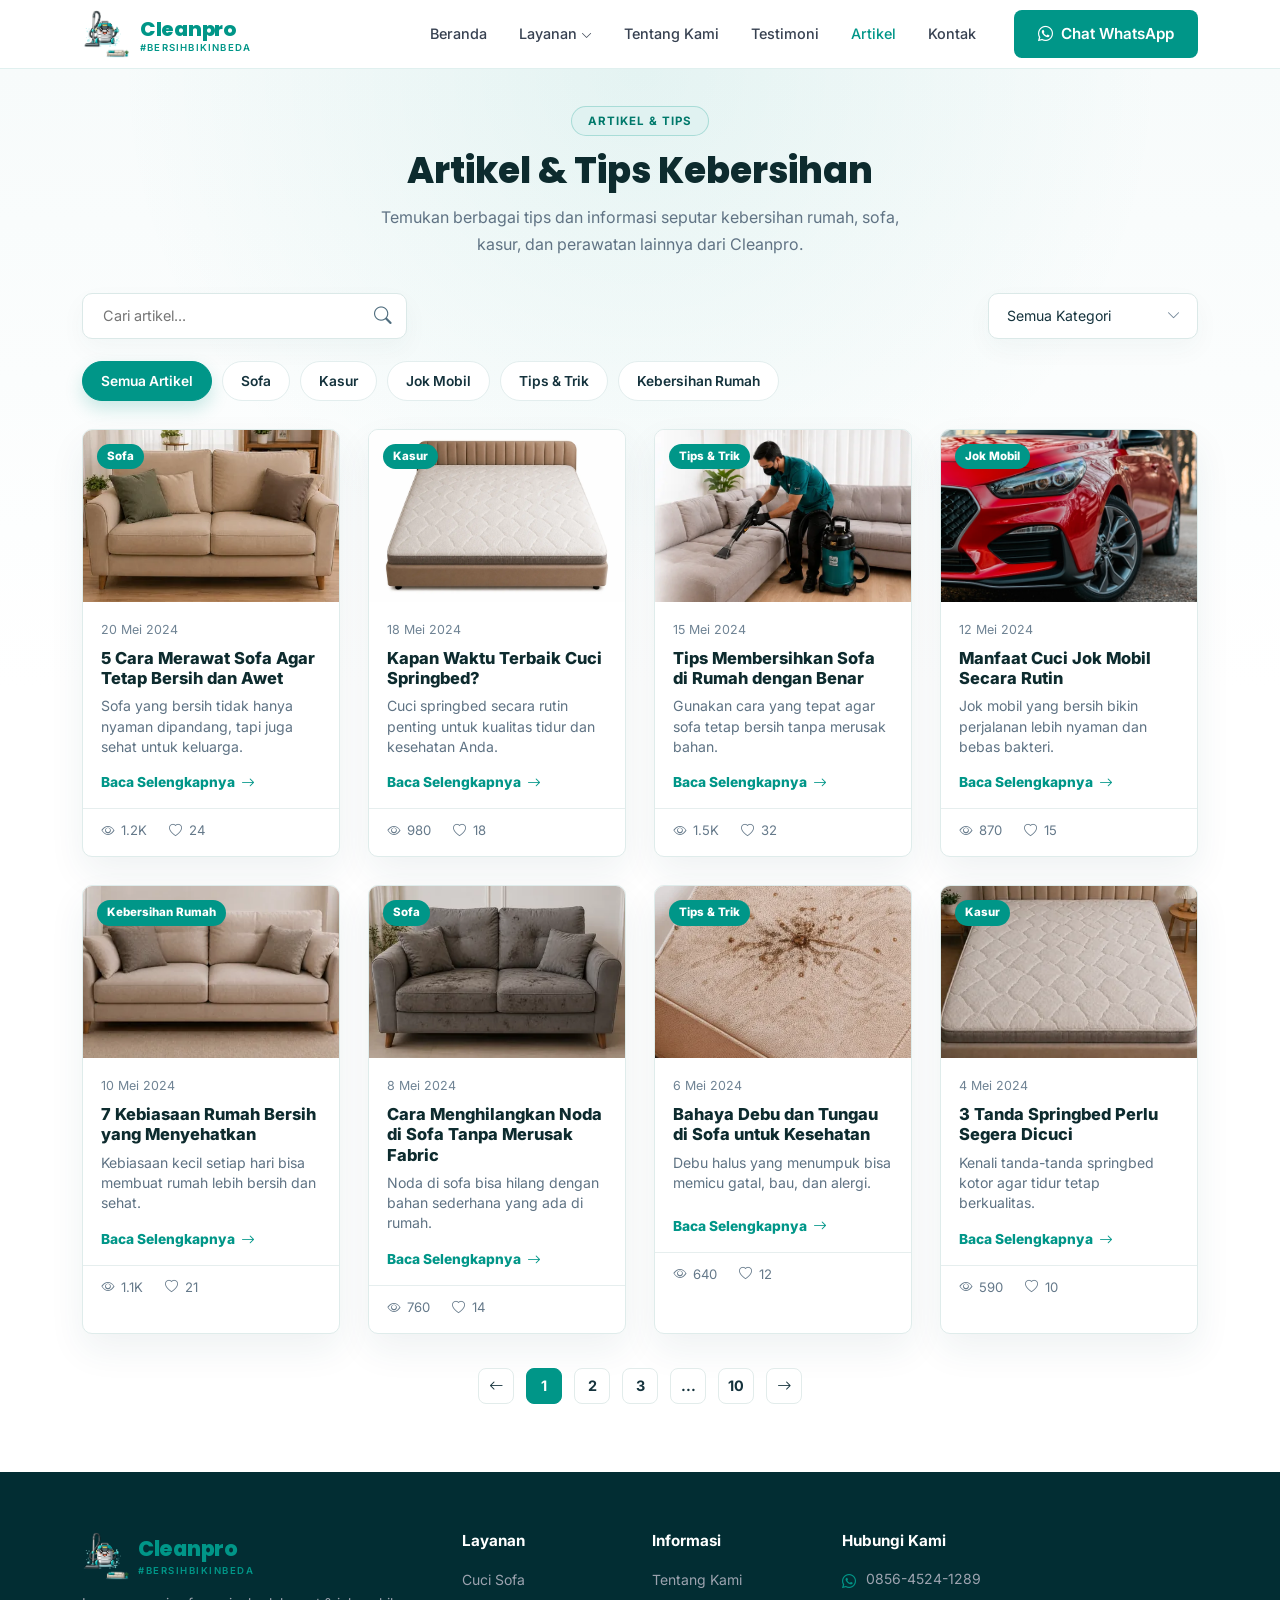
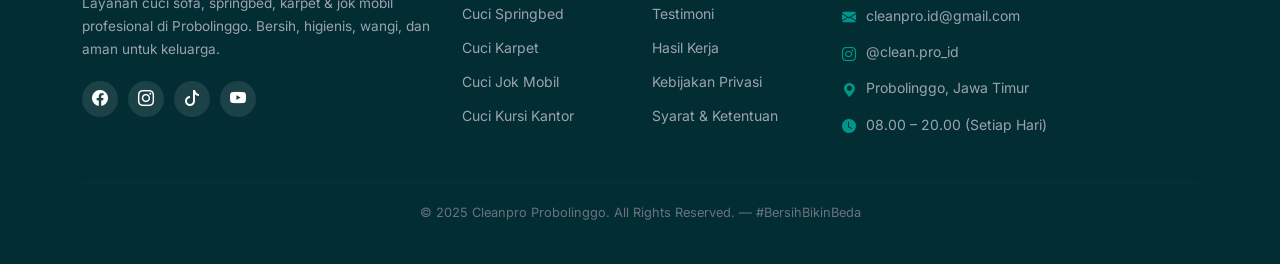
==== commit b0b853fa: "add logo mascot" ====
--- a/artikel/index.html
+++ b/artikel/index.html
@@ -39,7 +39,7 @@
 
     <link
       rel="shortcut icon"
-      href="../assets/images/logo-ig.webp"
+      href="../assets/images/logo-mascot.webp"
       type="image/x-icon"
     />
     <link rel="preconnect" href="https://fonts.googleapis.com" />
@@ -64,12 +64,12 @@
     <nav class="site-navbar" aria-label="Main navigation">
       <div class="container">
         <div class="navbar-inner">
-          <a href="../index.html" class="brand">
+          <a href="/" class="brand">
             <div class="brand-logo-box" style="width: 48px; height: 48px">
               <img
                 loading="eager"
                 fetchpriority="high"
-                src="../assets/images/logo-ig.webp"
+                src="../assets/images/logo-mascot.webp"
                 width="48"
                 height="48"
                 alt="Cleanpro Logo"
@@ -82,24 +82,24 @@
           </a>
 
           <ul class="nav-menu">
-            <li><a href="../index.html">Beranda</a></li>
+            <li><a href="/">Beranda</a></li>
             <li class="dropdown-parent">
-              <a href="../index.html#layanan"
+              <a href="/#area"
                 >Layanan
                 <i class="bi bi-chevron-down" style="font-size: 0.7rem"></i
               ></a>
               <ul class="dropdown-menu-custom list-unstyled">
-                <li><a href="../index.html#layanan">Cuci Sofa</a></li>
-                <li><a href="../index.html#layanan">Cuci Springbed</a></li>
-                <li><a href="../index.html#layanan">Cuci Karpet</a></li>
-                <li><a href="../index.html#layanan">Cuci Jok Mobil</a></li>
+                <li><a href="/#area">Cuci Sofa</a></li>
+                <li><a href="/#area">Cuci Springbed</a></li>
+                <li><a href="/#area">Cuci Karpet</a></li>
+                <li><a href="/#area">Cuci Jok Mobil</a></li>
               </ul>
             </li>
-            <li><a href="../index.html#mengapa-kami">Tentang Kami</a></li>
-            <li><a href="../index.html#testimoni">Testimoni</a></li>
-
-            <li><a href="index.html" class="active">Artikel</a></li>
-            <li><a href="../index.html#kontak">Kontak</a></li>
+            <li><a href="/#mengapa-kami">Tentang Kami</a></li>
+            <li><a href="/#testimoni">Testimoni</a></li>
+
+            <li><a href="/artikel" class="active">Artikel</a></li>
+            <li><a href="/#kontak">Kontak</a></li>
           </ul>
 
           <a
@@ -112,6 +112,7 @@
             class="hamburger"
             id="hamburgerBtn"
             aria-label="Toggle navigation menu"
+            aria-expanded="false"
           >
             <i class="bi bi-list"></i>
           </button>
@@ -163,7 +164,7 @@
 
           <div class="article-card-grid">
             <article class="article-card">
-              <a href="artikel-1.html" class="article-card-img">
+              <a href="/artikel/artikel-1" class="article-card-img">
                 <img
                   src="../assets/images/sofa-kain-bersih.webp"
                   alt="Sofa ruang tamu bersih setelah dirawat"
@@ -173,7 +174,7 @@
               <div class="article-card-body">
                 <time datetime="2024-05-20">20 Mei 2024</time>
                 <h2>
-                  <a href="artikel-1.html"
+                  <a href="/artikel/artikel-1"
                     >5 Cara Merawat Sofa Agar Tetap Bersih dan Awet</a
                   >
                 </h2>
@@ -181,7 +182,7 @@
                   Sofa yang bersih tidak hanya nyaman dipandang, tapi juga sehat
                   untuk keluarga.
                 </p>
-                <a href="artikel-1.html" class="article-read"
+                <a href="/artikel/artikel-1" class="article-read"
                   >Baca Selengkapnya <i class="bi bi-arrow-right"></i
                 ></a>
               </div>
@@ -192,7 +193,7 @@
             </article>
 
             <article class="article-card">
-              <a href="artikel-1.html" class="article-card-img">
+              <a href="/artikel/artikel-1" class="article-card-img">
                 <img
                   src="../assets/images/kasur.webp"
                   alt="Kasur springbed bersih"
@@ -202,7 +203,7 @@
               <div class="article-card-body">
                 <time datetime="2024-05-18">18 Mei 2024</time>
                 <h2>
-                  <a href="artikel-1.html"
+                  <a href="/artikel/artikel-1"
                     >Kapan Waktu Terbaik Cuci Springbed?</a
                   >
                 </h2>
@@ -210,7 +211,7 @@
                   Cuci springbed secara rutin penting untuk kualitas tidur dan
                   kesehatan Anda.
                 </p>
-                <a href="artikel-1.html" class="article-read"
+                <a href="/artikel/artikel-1" class="article-read"
                   >Baca Selengkapnya <i class="bi bi-arrow-right"></i
                 ></a>
               </div>
@@ -221,7 +222,7 @@
             </article>
 
             <article class="article-card">
-              <a href="artikel-1.html" class="article-card-img">
+              <a href="/artikel/artikel-1" class="article-card-img">
                 <img
                   src="../assets/images/hero-section-mobile.webp"
                   alt="Teknisi membersihkan sofa dengan mesin extractor"
@@ -231,7 +232,7 @@
               <div class="article-card-body">
                 <time datetime="2024-05-15">15 Mei 2024</time>
                 <h2>
-                  <a href="artikel-1.html"
+                  <a href="/artikel/artikel-1"
                     >Tips Membersihkan Sofa di Rumah dengan Benar</a
                   >
                 </h2>
@@ -239,7 +240,7 @@
                   Gunakan cara yang tepat agar sofa tetap bersih tanpa merusak
                   bahan.
                 </p>
-                <a href="artikel-1.html" class="article-read"
+                <a href="/artikel/artikel-1" class="article-read"
                   >Baca Selengkapnya <i class="bi bi-arrow-right"></i
                 ></a>
               </div>
@@ -250,7 +251,7 @@
             </article>
 
             <article class="article-card">
-              <a href="artikel-1.html" class="article-card-img">
+              <a href="/artikel/artikel-1" class="article-card-img">
                 <img
                   src="../assets/images/jok-mobil-2.jpg"
                   alt="Interior jok mobil bersih"
@@ -260,7 +261,7 @@
               <div class="article-card-body">
                 <time datetime="2024-05-12">12 Mei 2024</time>
                 <h2>
-                  <a href="artikel-1.html"
+                  <a href="/artikel/artikel-1"
                     >Manfaat Cuci Jok Mobil Secara Rutin</a
                   >
                 </h2>
@@ -268,7 +269,7 @@
                   Jok mobil yang bersih bikin perjalanan lebih nyaman dan bebas
                   bakteri.
                 </p>
-                <a href="artikel-1.html" class="article-read"
+                <a href="/artikel/artikel-1" class="article-read"
                   >Baca Selengkapnya <i class="bi bi-arrow-right"></i
                 ></a>
               </div>
@@ -279,7 +280,7 @@
             </article>
 
             <article class="article-card">
-              <a href="artikel-1.html" class="article-card-img">
+              <a href="/artikel/artikel-1" class="article-card-img">
                 <img
                   src="../assets/images/sofa-minimalis-bersih.webp"
                   alt="Ruang tamu bersih dengan sofa minimalis"
@@ -289,7 +290,7 @@
               <div class="article-card-body">
                 <time datetime="2024-05-10">10 Mei 2024</time>
                 <h2>
-                  <a href="artikel-1.html"
+                  <a href="/artikel/artikel-1"
                     >7 Kebiasaan Rumah Bersih yang Menyehatkan</a
                   >
                 </h2>
@@ -297,7 +298,7 @@
                   Kebiasaan kecil setiap hari bisa membuat rumah lebih bersih
                   dan sehat.
                 </p>
-                <a href="artikel-1.html" class="article-read"
+                <a href="/artikel/artikel-1" class="article-read"
                   >Baca Selengkapnya <i class="bi bi-arrow-right"></i
                 ></a>
               </div>
@@ -308,7 +309,7 @@
             </article>
 
             <article class="article-card">
-              <a href="artikel-1.html" class="article-card-img">
+              <a href="/artikel/artikel-1" class="article-card-img">
                 <img
                   src="../assets/images/sofa-kotor.webp"
                   alt="Noda tumpahan pada sofa"
@@ -318,7 +319,7 @@
               <div class="article-card-body">
                 <time datetime="2024-05-08">8 Mei 2024</time>
                 <h2>
-                  <a href="artikel-1.html"
+                  <a href="/artikel/artikel-1"
                     >Cara Menghilangkan Noda di Sofa Tanpa Merusak Fabric</a
                   >
                 </h2>
@@ -326,7 +327,7 @@
                   Noda di sofa bisa hilang dengan bahan sederhana yang ada di
                   rumah.
                 </p>
-                <a href="artikel-1.html" class="article-read"
+                <a href="/artikel/artikel-1" class="article-read"
                   >Baca Selengkapnya <i class="bi bi-arrow-right"></i
                 ></a>
               </div>
@@ -337,7 +338,7 @@
             </article>
 
             <article class="article-card">
-              <a href="artikel-1.html" class="article-card-img">
+              <a href="/artikel/artikel-1" class="article-card-img">
                 <img
                   src="../assets/images/card-1.webp"
                   alt="Noda debu dan tungau pada permukaan sofa"
@@ -347,14 +348,14 @@
               <div class="article-card-body">
                 <time datetime="2024-05-06">6 Mei 2024</time>
                 <h2>
-                  <a href="artikel-1.html"
+                  <a href="/artikel/artikel-1"
                     >Bahaya Debu dan Tungau di Sofa untuk Kesehatan</a
                   >
                 </h2>
                 <p>
                   Debu halus yang menumpuk bisa memicu gatal, bau, dan alergi.
                 </p>
-                <a href="artikel-1.html" class="article-read"
+                <a href="/artikel/artikel-1" class="article-read"
                   >Baca Selengkapnya <i class="bi bi-arrow-right"></i
                 ></a>
               </div>
@@ -365,7 +366,7 @@
             </article>
 
             <article class="article-card">
-              <a href="artikel-1.html" class="article-card-img">
+              <a href="/artikel/artikel-1" class="article-card-img">
                 <img
                   src="../assets/images/springbed-bersih.webp"
                   alt="Springbed sedang dibersihkan"
@@ -375,7 +376,7 @@
               <div class="article-card-body">
                 <time datetime="2024-05-04">4 Mei 2024</time>
                 <h2>
-                  <a href="artikel-1.html"
+                  <a href="/artikel/artikel-1"
                     >3 Tanda Springbed Perlu Segera Dicuci</a
                   >
                 </h2>
@@ -383,7 +384,7 @@
                   Kenali tanda-tanda springbed kotor agar tidur tetap
                   berkualitas.
                 </p>
-                <a href="artikel-1.html" class="article-read"
+                <a href="/artikel/artikel-1" class="article-read"
                   >Baca Selengkapnya <i class="bi bi-arrow-right"></i
                 ></a>
               </div>
@@ -419,7 +420,7 @@
               <div class="brand-logo-box" style="width: 48px; height: 48px">
                 <img
                   loading="lazy"
-                  src="../assets/images/logo-ig.webp"
+                  src="../assets/images/logo-mascot.webp"
                   width="48"
                   height="48"
                   alt="Cleanpro Logo"
@@ -475,20 +476,20 @@
           <div class="col-lg-2 col-md-6">
             <h5>Layanan</h5>
             <ul class="footer-links">
-              <li><a href="../index.html#layanan">Cuci Sofa</a></li>
-              <li><a href="../index.html#layanan">Cuci Springbed</a></li>
-              <li><a href="../index.html#layanan">Cuci Karpet</a></li>
-              <li><a href="../index.html#layanan">Cuci Jok Mobil</a></li>
-              <li><a href="../index.html#layanan">Cuci Kursi Kantor</a></li>
+              <li><a href="/#area">Cuci Sofa</a></li>
+              <li><a href="/#area">Cuci Springbed</a></li>
+              <li><a href="/#area">Cuci Karpet</a></li>
+              <li><a href="/#area">Cuci Jok Mobil</a></li>
+              <li><a href="/#area">Cuci Kursi Kantor</a></li>
             </ul>
           </div>
 
           <div class="col-lg-2 col-md-6">
             <h5>Informasi</h5>
             <ul class="footer-links">
-              <li><a href="../index.html#mengapa-kami">Tentang Kami</a></li>
-              <li><a href="../index.html#testimoni">Testimoni</a></li>
-              <li><a href="../index.html#hasil">Hasil Kerja</a></li>
+              <li><a href="/#mengapa-kami">Tentang Kami</a></li>
+              <li><a href="/#testimoni">Testimoni</a></li>
+              <li><a href="/#hasil">Hasil Kerja</a></li>
               <li><a href="#">Kebijakan Privasi</a></li>
               <li><a href="#">Syarat &amp; Ketentuan</a></li>
             </ul>
--- a/assets/css/style.css
+++ b/assets/css/style.css
@@ -169,6 +169,11 @@
   transform: translateY(-100%);
 }
 
+.site-navbar.menu-open {
+  transform: translateY(0);
+  overflow: visible;
+}
+
 .navbar-inner {
   display: flex;
   align-items: center;
@@ -244,6 +249,15 @@
   position: relative;
 }
 
+.dropdown-parent::after {
+  content: "";
+  position: absolute;
+  top: 100%;
+  left: 0;
+  right: 0;
+  height: 10px;
+}
+
 .dropdown-parent:hover .dropdown-menu-custom {
   display: block;
 }
@@ -251,7 +265,7 @@
 .dropdown-menu-custom {
   display: none;
   position: absolute;
-  top: calc(100% + 4px);
+  top: 100%;
   left: 0;
   background: #fff;
   border: 1px solid var(--border-color);
@@ -1530,8 +1544,57 @@
     display: none;
   }
 
+  .nav-menu.is-open {
+    position: fixed;
+    top: 68px;
+    left: 0;
+    right: 0;
+    z-index: 2000;
+    display: flex;
+    flex-direction: column;
+    align-items: stretch;
+    justify-content: flex-start;
+    gap: 8px;
+    max-height: calc(100vh - 68px);
+    overflow-y: auto;
+    padding: 18px 24px 20px;
+    background: #fff;
+    border-bottom: 1px solid #e5e7eb;
+    box-shadow: 0 18px 40px rgba(13, 43, 46, 0.12);
+    pointer-events: auto;
+  }
+
+  .nav-menu.is-open a {
+    padding: 12px 14px;
+    font-size: 1rem;
+  }
+
+  .nav-menu.is-open .dropdown-menu-custom {
+    position: static;
+    display: block;
+    min-width: 0;
+    margin: 0 0 4px 18px;
+    padding: 0 0 0 14px;
+    border: 0;
+    border-left: 2px solid var(--teal-light);
+    border-radius: 0;
+    box-shadow: none;
+  }
+
+  .nav-menu.is-open .dropdown-menu-custom a {
+    padding: 9px 12px;
+    font-size: 0.93rem;
+    color: var(--text-muted);
+  }
+
+  .nav-menu.is-open .dropdown-parent::after {
+    display: none;
+  }
+
   .hamburger {
     display: block;
+    position: relative;
+    z-index: 2100;
   }
 
   .hero-title {
@@ -1576,8 +1639,12 @@
 /* Prevent any horizontal overflow from leaking out */
 main,
 footer,
+body {
+  overflow-x: clip;
+}
+
 .site-navbar {
-  overflow-x: clip;
+  overflow: visible;
 }
 
 /* Ensure all sections contain their children */
@@ -1962,6 +2029,12 @@
   flex-wrap: wrap;
   gap: 10px;
   margin-bottom: 28px;
+  scrollbar-width: none;
+  -ms-overflow-style: none;
+}
+
+.article-chips::-webkit-scrollbar {
+  display: none;
 }
 
 .article-chips a {
